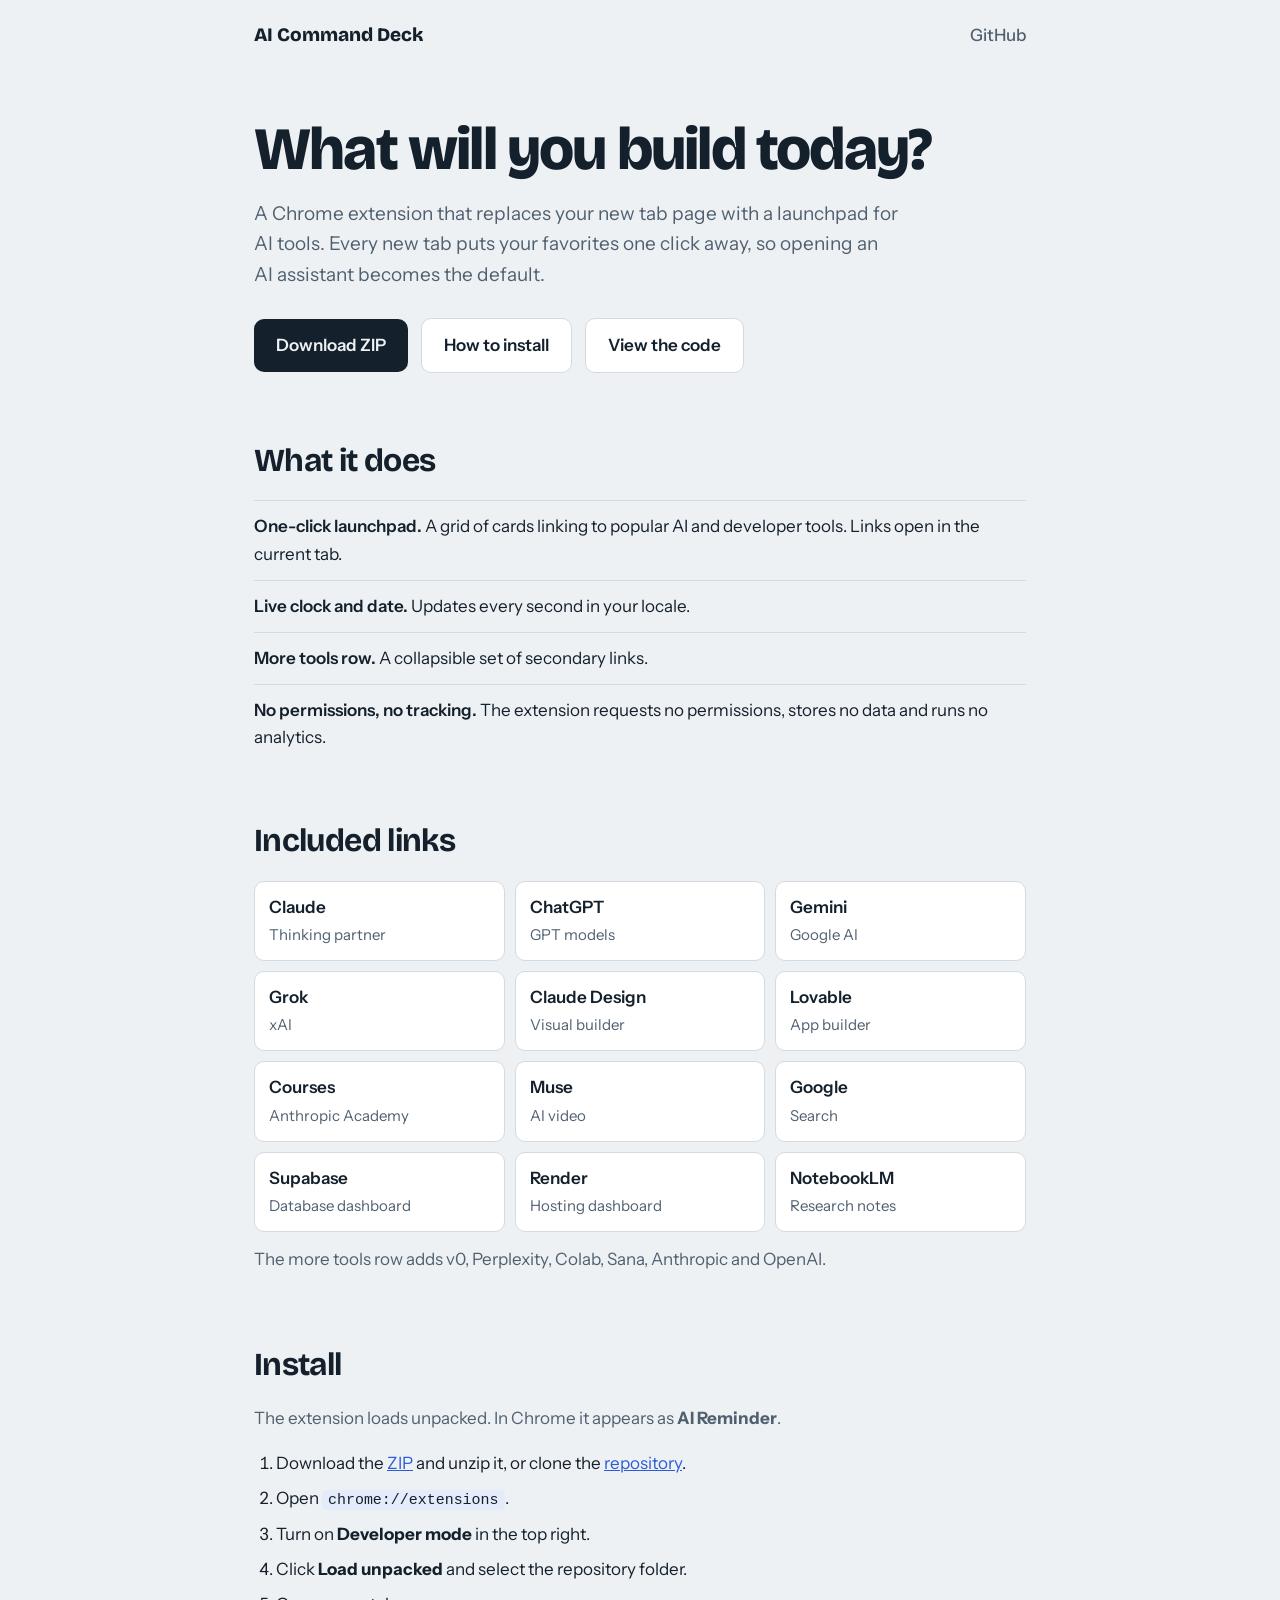
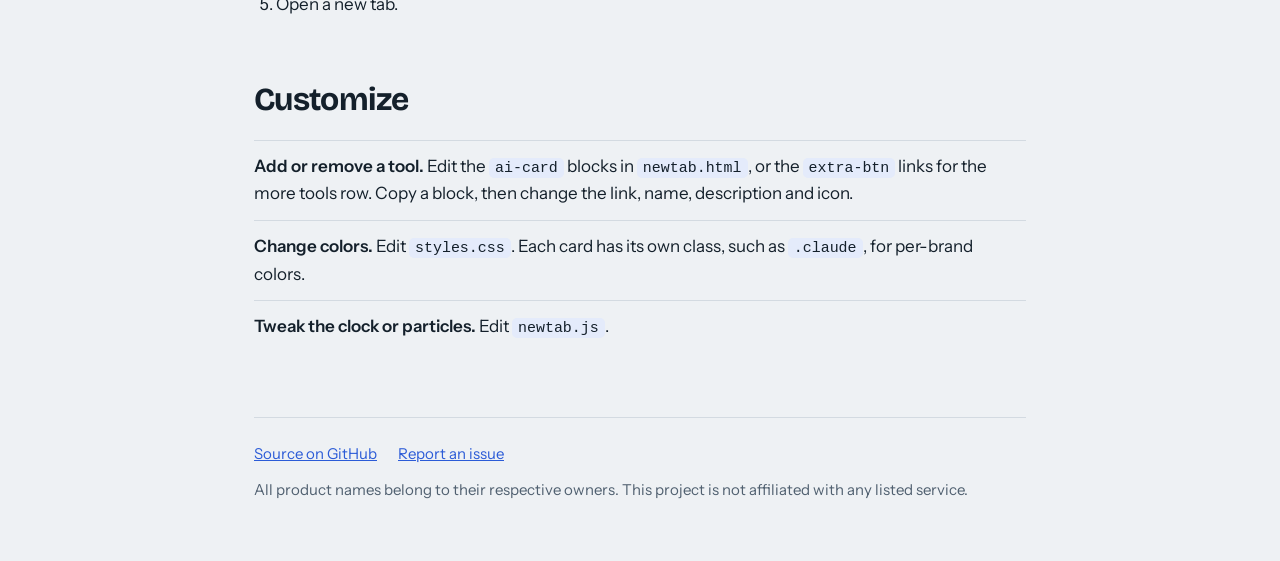
==== docs/index.html @ 8c4ef2c6 "Add GitHub Pages home page in docs/ Co-Authored-By: Claude Sonnet 5.5 <noreply@anthropic.com> Claude" ====
<!doctype html>
<html lang="en">
<head>
<meta charset="utf-8">
<meta name="viewport" content="width=device-width, initial-scale=1">
<title>AI Command Deck</title>
<meta name="description" content="A Chrome extension that replaces your new tab page with a launchpad for AI tools.">
<link rel="preconnect" href="https://fonts.googleapis.com">
<link rel="preconnect" href="https://fonts.gstatic.com" crossorigin>
<link href="https://fonts.googleapis.com/css2?family=Bricolage+Grotesque:opsz,wght@12..96,700;12..96,800&family=Instrument+Sans:wght@400;500;600&display=swap" rel="stylesheet">
<style>
:root{
  --paper:#eef1f4;
  --card:#ffffff;
  --ink:#14202b;
  --muted:#506070;
  --line:#d3dae1;
  --blue:#2b5bd7;
  --blue-soft:#e4ebfb;
  --head:"Bricolage Grotesque","Segoe UI",system-ui,sans-serif;
  --body:"Instrument Sans","Segoe UI",system-ui,sans-serif;
}
@media (prefers-color-scheme: dark){
  :root{
    --paper:#0f1720;
    --card:#17212c;
    --ink:#e8eef4;
    --muted:#9db0c1;
    --line:#2a3846;
    --blue:#7da2ff;
    --blue-soft:#1b2a4a;
  }
}
*{box-sizing:border-box}
body{margin:0;background:var(--paper);color:var(--ink);font-family:var(--body);font-size:17px;line-height:1.6;-webkit-font-smoothing:antialiased}
a{color:var(--blue)}
a:focus-visible{outline:3px solid var(--blue);outline-offset:3px;border-radius:4px}
.wrap{max-width:820px;margin:0 auto;padding:0 24px}
header{display:flex;justify-content:space-between;align-items:center;padding:20px 0}
.brand{font-family:var(--head);font-weight:800;font-size:19px;color:var(--ink);text-decoration:none}
header a.gh{color:var(--muted);text-decoration:none;font-weight:500}
header a.gh:hover{color:var(--ink)}
h1{font-family:var(--head);font-weight:800;font-size:clamp(38px,6vw,60px);line-height:1.04;letter-spacing:-.03em;margin:48px 0 18px}
.lede{font-size:19px;color:var(--muted);max-width:34em;margin:0 0 28px}
.btn{display:inline-block;padding:13px 22px;border-radius:10px;font-weight:600;text-decoration:none;margin-right:10px;margin-bottom:10px}
.btn.primary{background:var(--ink);color:var(--paper)}
.btn.ghost{border:1.5px solid var(--line);background:var(--card);color:var(--ink)}
section{padding:52px 0 0}
h2{font-family:var(--head);font-weight:700;font-size:clamp(25px,3.4vw,32px);letter-spacing:-.02em;margin:0 0 14px}
p{margin:0 0 14px}
.muted{color:var(--muted)}
ul.plain{list-style:none;padding:0;margin:0}
ul.plain li{padding:12px 0;border-top:1px solid var(--line)}
ul.plain li b{font-weight:600}
.tools{display:grid;grid-template-columns:repeat(3,1fr);gap:10px;margin-bottom:14px}
.tool{background:var(--card);border:1px solid var(--line);border-radius:10px;padding:12px 14px}
.tool b{display:block;font-weight:600}
.tool span{color:var(--muted);font-size:15px}
ol{padding-left:22px;margin:0}
ol li{padding:4px 0}
code{font-family:ui-monospace,SFMono-Regular,Menlo,Consolas,monospace;font-size:.88em;background:var(--blue-soft);padding:2px 6px;border-radius:5px}
footer{margin-top:64px;border-top:1px solid var(--line);padding:24px 0 48px;color:var(--muted);font-size:15px}
footer a{margin-right:18px}
@media (max-width:640px){
  .tools{grid-template-columns:1fr 1fr}
}
@media (max-width:420px){
  .wrap{padding:0 16px}
  .tools{grid-template-columns:1fr}
}
</style>
</head>
<body>
<div class="wrap">
  <header>
    <a class="brand" href="#top">AI Command Deck</a>
    <a class="gh" href="https://github.com/marcus-erickson/AiChromeExtension">GitHub</a>
  </header>

  <main id="top">
    <h1>What will you build today?</h1>
    <p class="lede">A Chrome extension that replaces your new tab page with a launchpad for AI tools. Every new tab puts your favorites one click away, so opening an AI assistant becomes the default.</p>
    <a class="btn primary" href="https://github.com/marcus-erickson/AiChromeExtension/archive/refs/heads/main.zip">Download ZIP</a>
    <a class="btn ghost" href="#install">How to install</a>
    <a class="btn ghost" href="https://github.com/marcus-erickson/AiChromeExtension">View the code</a>

    <section>
      <h2>What it does</h2>
      <ul class="plain">
        <li><b>One-click launchpad.</b> A grid of cards linking to popular AI and developer tools. Links open in the current tab.</li>
        <li><b>Live clock and date.</b> Updates every second in your locale.</li>
        <li><b>More tools row.</b> A collapsible set of secondary links.</li>
        <li><b>No permissions, no tracking.</b> The extension requests no permissions, stores no data and runs no analytics.</li>
      </ul>
    </section>

    <section>
      <h2>Included links</h2>
      <div class="tools">
        <div class="tool"><b>Claude</b><span>Thinking partner</span></div>
        <div class="tool"><b>ChatGPT</b><span>GPT models</span></div>
        <div class="tool"><b>Gemini</b><span>Google AI</span></div>
        <div class="tool"><b>Grok</b><span>xAI</span></div>
        <div class="tool"><b>Claude Design</b><span>Visual builder</span></div>
        <div class="tool"><b>Lovable</b><span>App builder</span></div>
        <div class="tool"><b>Courses</b><span>Anthropic Academy</span></div>
        <div class="tool"><b>Muse</b><span>AI video</span></div>
        <div class="tool"><b>Google</b><span>Search</span></div>
        <div class="tool"><b>Supabase</b><span>Database dashboard</span></div>
        <div class="tool"><b>Render</b><span>Hosting dashboard</span></div>
        <div class="tool"><b>NotebookLM</b><span>Research notes</span></div>
      </div>
      <p class="muted">The more tools row adds v0, Perplexity, Colab, Sana, Anthropic and OpenAI.</p>
    </section>

    <section id="install">
      <h2>Install</h2>
      <p class="muted">The extension loads unpacked. In Chrome it appears as <b>AI Reminder</b>.</p>
      <ol>
        <li>Download the <a href="https://github.com/marcus-erickson/AiChromeExtension/archive/refs/heads/main.zip">ZIP</a> and unzip it, or clone the <a href="https://github.com/marcus-erickson/AiChromeExtension">repository</a>.</li>
        <li>Open <code>chrome://extensions</code>.</li>
        <li>Turn on <b>Developer mode</b> in the top right.</li>
        <li>Click <b>Load unpacked</b> and select the repository folder.</li>
        <li>Open a new tab.</li>
      </ol>
    </section>

    <section>
      <h2>Customize</h2>
      <ul class="plain">
        <li><b>Add or remove a tool.</b> Edit the <code>ai-card</code> blocks in <code>newtab.html</code>, or the <code>extra-btn</code> links for the more tools row. Copy a block, then change the link, name, description and icon.</li>
        <li><b>Change colors.</b> Edit <code>styles.css</code>. Each card has its own class, such as <code>.claude</code>, for per-brand colors.</li>
        <li><b>Tweak the clock or particles.</b> Edit <code>newtab.js</code>.</li>
      </ul>
    </section>
  </main>

  <footer>
    <a href="https://github.com/marcus-erickson/AiChromeExtension">Source on GitHub</a>
    <a href="https://github.com/marcus-erickson/AiChromeExtension/issues">Report an issue</a>
    <p style="margin-top:12px">All product names belong to their respective owners. This project is not affiliated with any listed service.</p>
  </footer>
</div>
</body>
</html>
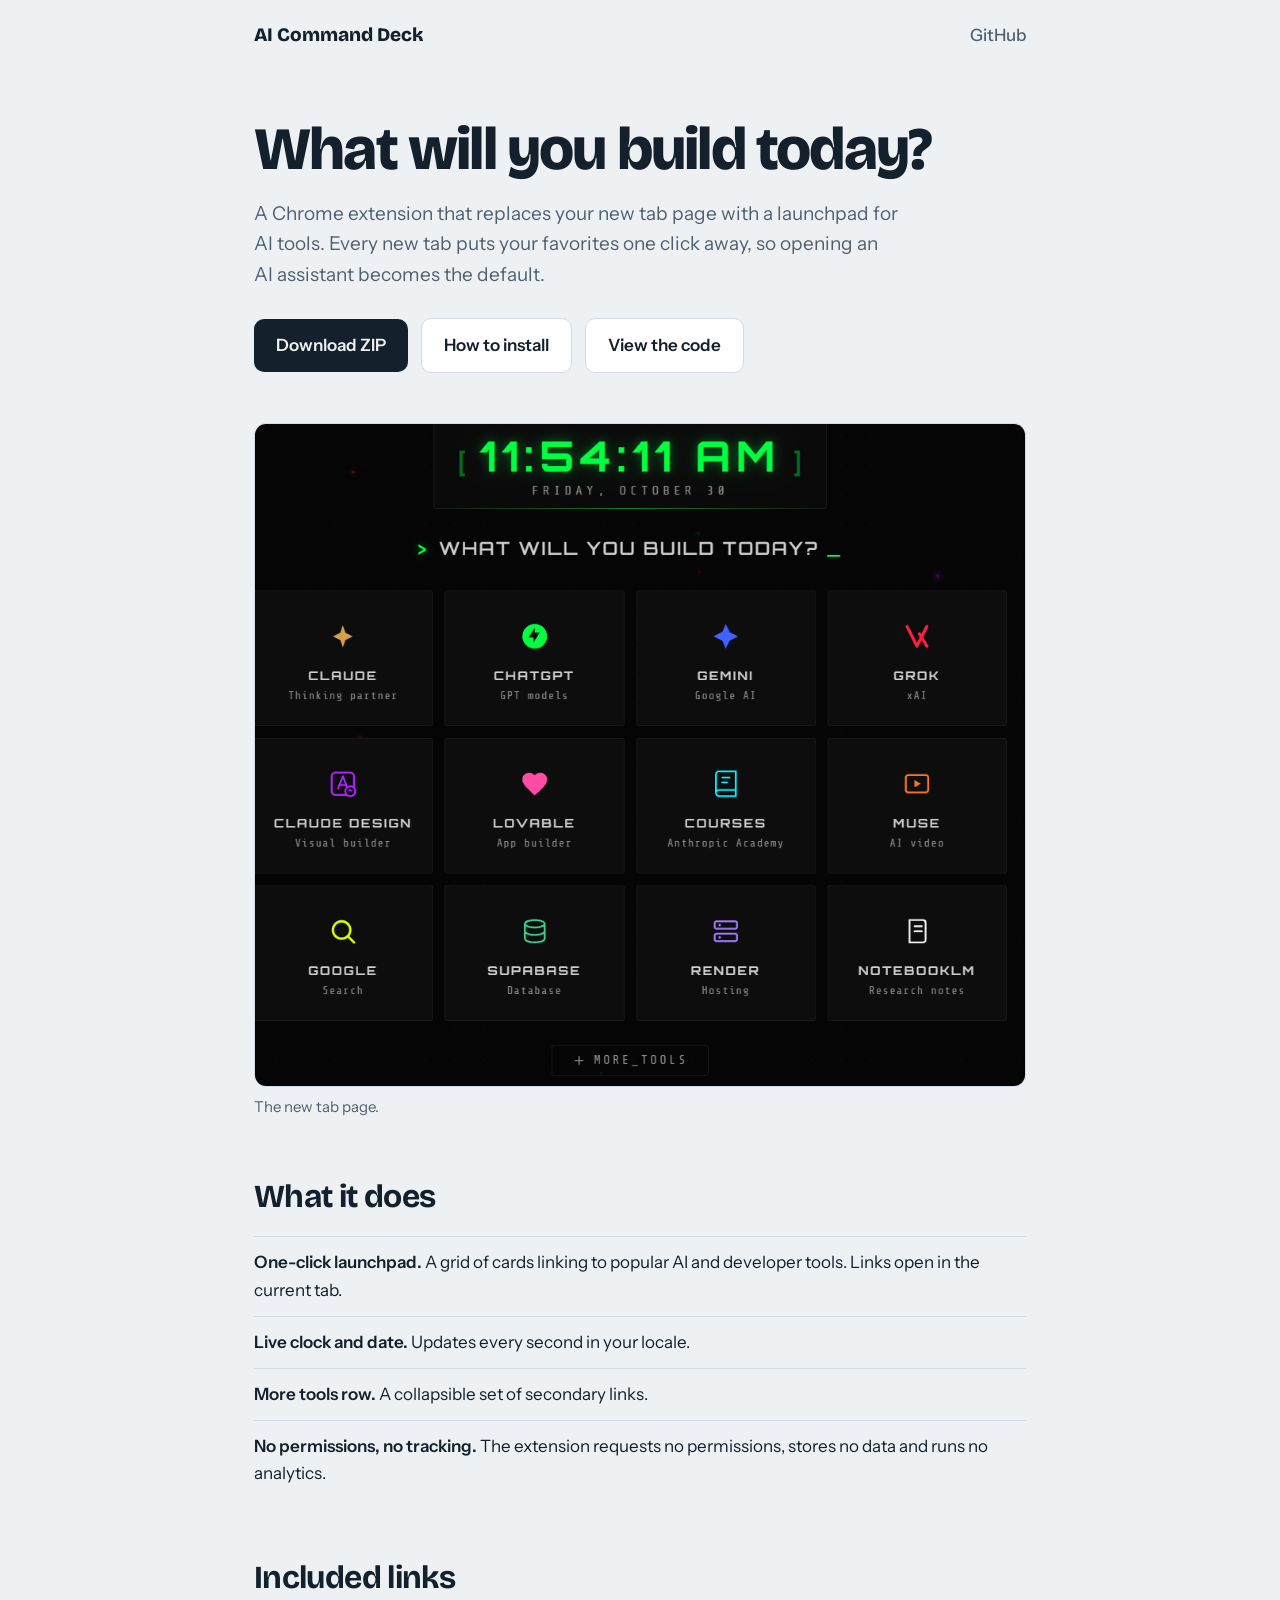
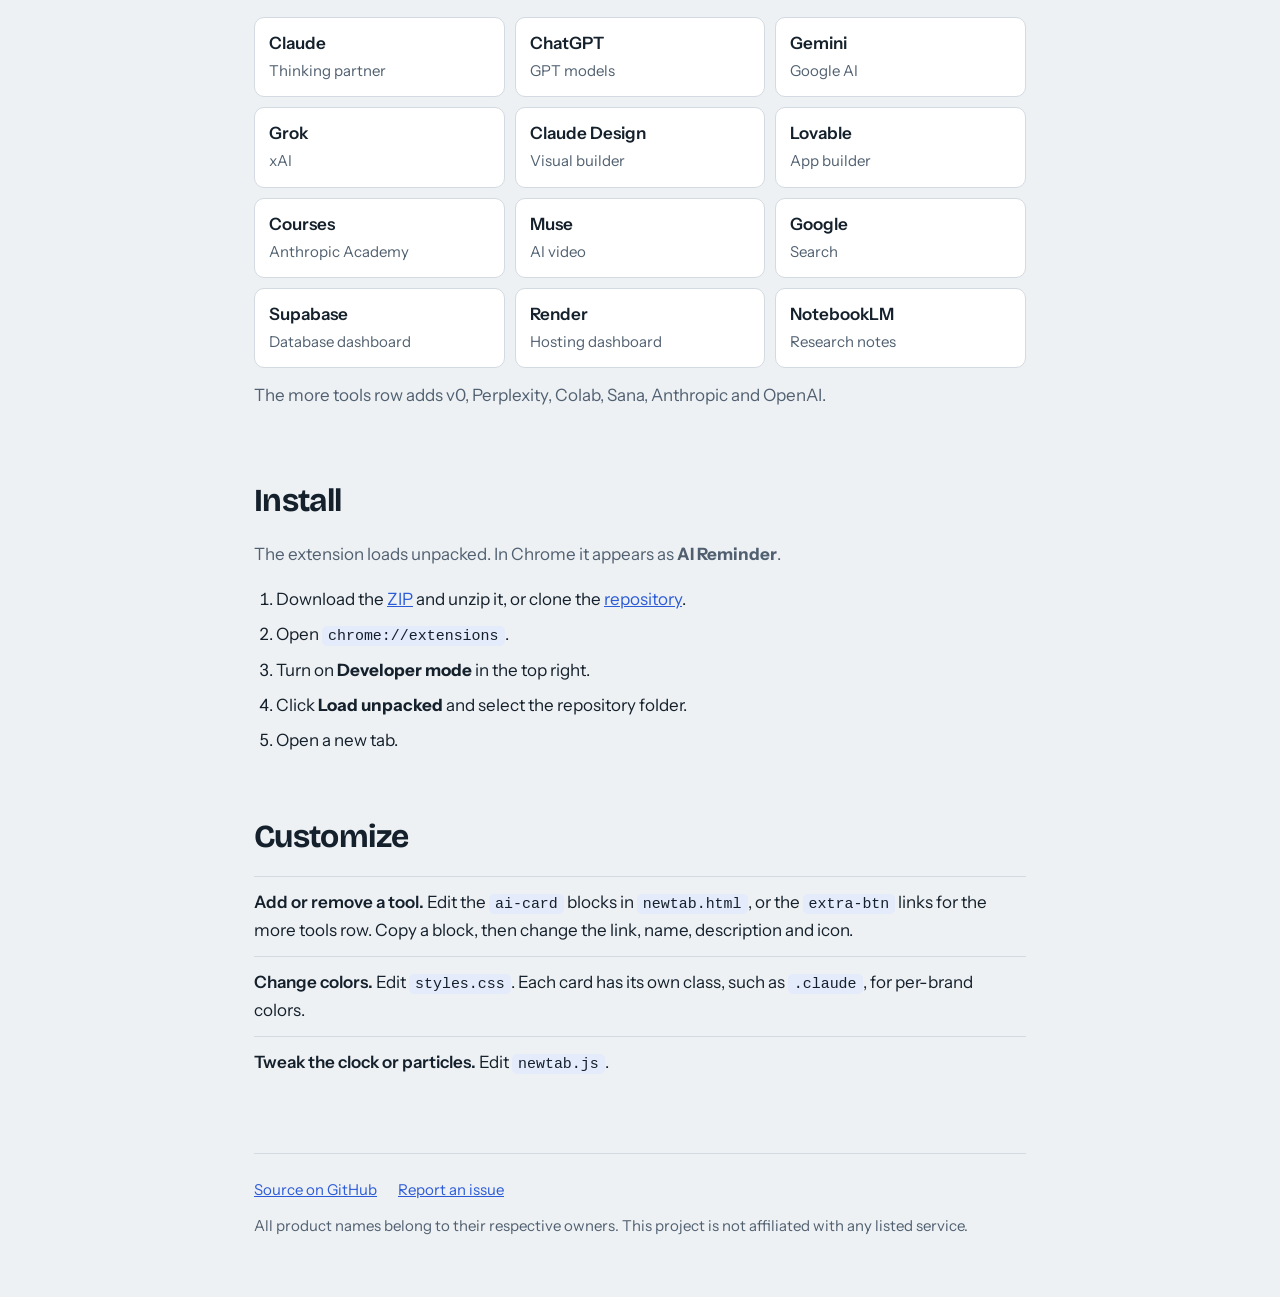
==== commit 11722fc1: "Add new tab screenshot to home page Co-Authored-By: Claude Sonnet 5.5 <noreply@anthropic.com> Claude" ====
--- a/docs/index.html
+++ b/docs/index.html
@@ -45,6 +45,9 @@
 .btn{display:inline-block;padding:13px 22px;border-radius:10px;font-weight:600;text-decoration:none;margin-right:10px;margin-bottom:10px}
 .btn.primary{background:var(--ink);color:var(--paper)}
 .btn.ghost{border:1.5px solid var(--line);background:var(--card);color:var(--ink)}
+figure.shot{margin:40px 0 0}
+figure.shot img{display:block;width:100%;height:auto;border-radius:12px;border:1px solid var(--line)}
+figure.shot figcaption{color:var(--muted);font-size:15px;margin-top:8px}
 section{padding:52px 0 0}
 h2{font-family:var(--head);font-weight:700;font-size:clamp(25px,3.4vw,32px);letter-spacing:-.02em;margin:0 0 14px}
 p{margin:0 0 14px}
@@ -83,6 +86,7 @@
     <a class="btn primary" href="https://github.com/marcus-erickson/AiChromeExtension/archive/refs/heads/main.zip">Download ZIP</a>
     <a class="btn ghost" href="#install">How to install</a>
     <a class="btn ghost" href="https://github.com/marcus-erickson/AiChromeExtension">View the code</a>
+    <figure class="shot"><img src="screenshot.png" alt="The new tab page: a green digital clock, the prompt What will you build today, and a grid of twelve AI tool cards"><figcaption>The new tab page.</figcaption></figure>
 
     <section>
       <h2>What it does</h2>
